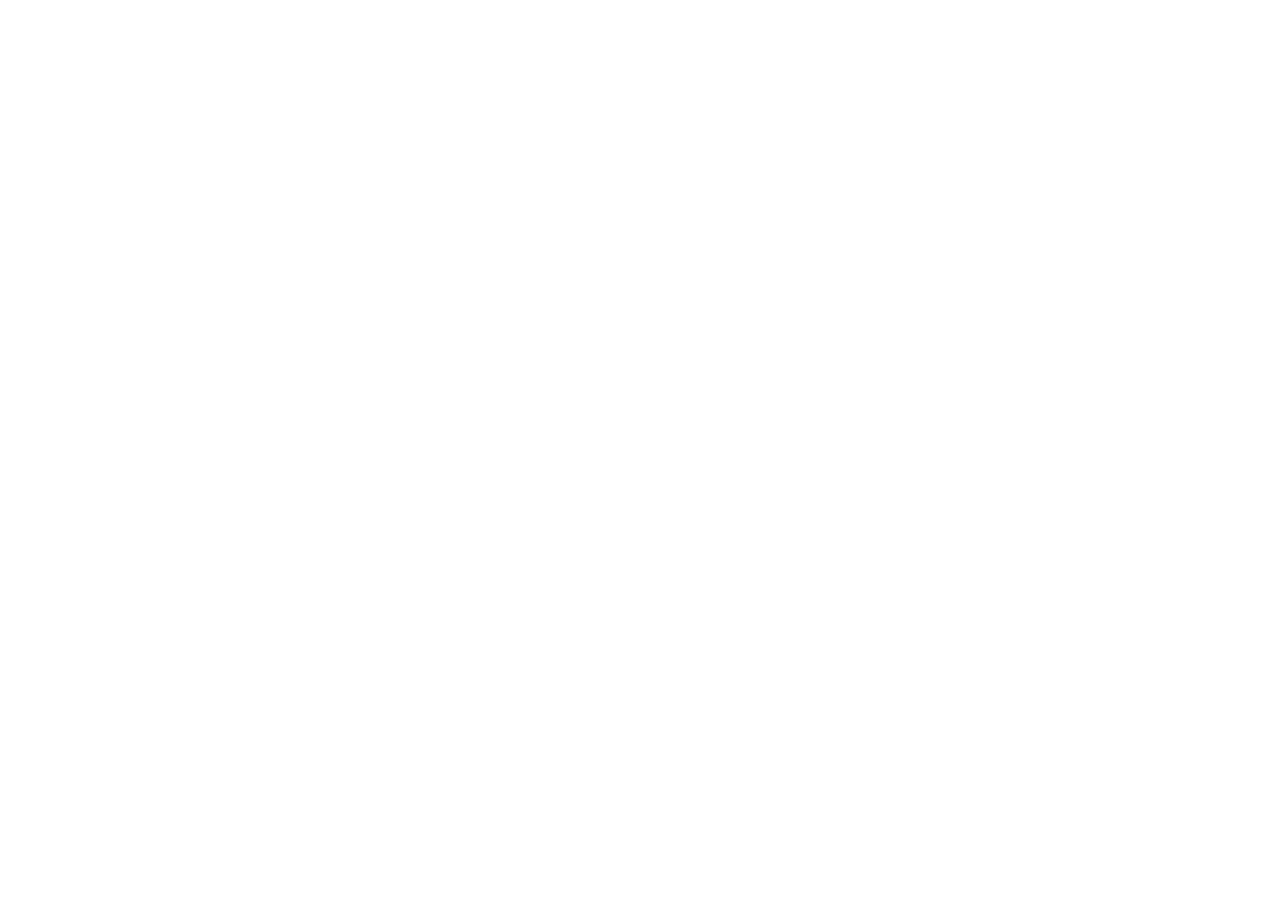
==== details/index.html @ 7e928c38 "create folder structure" ====
<html>
    <head>
        <link rel="stylesheet" href="styles.css">
    </head>
    <body>
        <div id="container"></div>
        <script type="module" src="scripts.js"></script>
    </body>
</html>
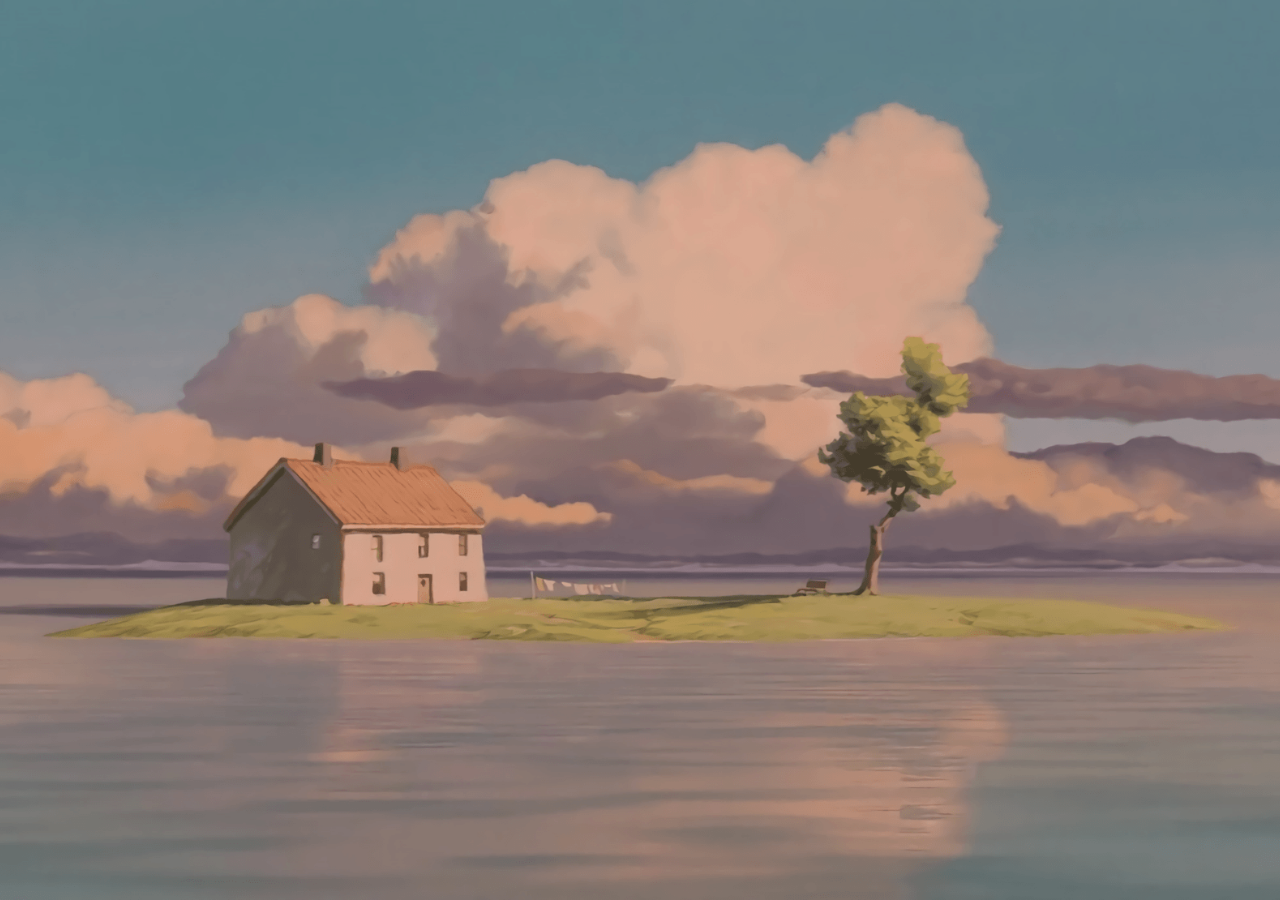
==== commit b81c9dac: "layout components in details page" ====
--- a/details/index.html
+++ b/details/index.html
@@ -1,9 +1,17 @@
+<!DOCTYPE html>
 <html>
     <head>
-        <link rel="stylesheet" href="styles.css">
+        <meta name="viewport" content="width=device-width, initial-scale=1">
+        <link rel="stylesheet" href="style.css">
     </head>
     <body>
-        <div id="container"></div>
-        <script type="module" src="scripts.js"></script>
+        <div class="root">
+            <div class="main">
+                <p class="heading"></p>
+                <div class="dcontainer"></div> <!-- details -->
+                <div class="acontainer"></div> <!-- associations -->
+            </div>
+        </div>
+        <script type="module" src="script.js"></script>
     </body>
 </html>--- a/details/style.css
+++ b/details/style.css
@@ -0,0 +1,76 @@
+/* configure body */
+body {
+    margin: 0;
+    padding: 0;
+    height: 100vh;
+}
+
+/* configure root */
+.root {
+    width: 100%;
+    height: 100%;
+
+    margin: 0;
+    padding: 0;
+
+    overflow-y: auto;
+
+    background-image: url(resources/wallpaper.png);
+    background-size: cover;
+    background-position: center;
+    background-repeat: no-repeat;
+}
+
+/* configure main */
+.main {
+    width: 100%;
+
+    margin: 0;
+    padding: 0;
+
+    display: flex;
+    flex-direction: column;
+    justify-content: center;
+    align-items: center;
+}
+
+/* configure heading */
+.heading {
+    color: red;
+}
+
+/* configure dcontainer */
+.dcontainer {
+    width: 100%;
+
+    margin: 0;
+
+    padding: 0;
+    padding-top: 32px;
+    padding-bottom: 32px;
+
+    display: grid;
+    grid-template-columns: repeat(auto-fit, 256px);
+    gap: 32px;
+
+    align-content: center;
+    justify-content: center;
+}
+
+/* configure acontainer */
+.acontainer {
+    width: 100%;
+
+    margin: 0;
+
+    padding: 0;
+    padding-top: 32px;
+    padding-bottom: 32px;
+
+    display: grid;
+    grid-template-columns: repeat(auto-fit, 256px);
+    gap: 32px;
+
+    align-content: center;
+    justify-content: center;
+}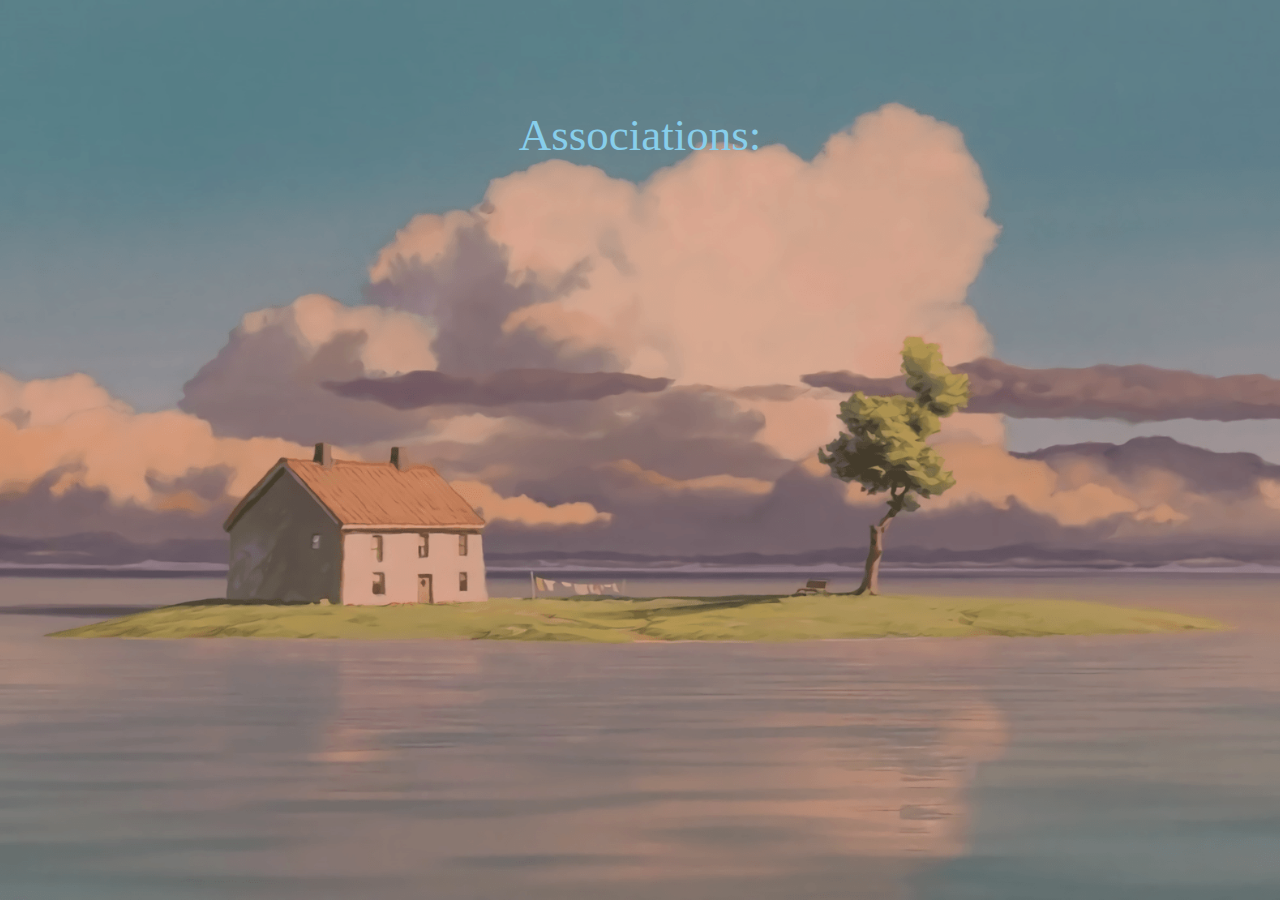
==== commit ef58b18f: "finish details style" ====
--- a/details/index.html
+++ b/details/index.html
@@ -9,6 +9,7 @@
             <div class="main">
                 <p class="heading"></p>
                 <div class="dcontainer"></div> <!-- details -->
+                <p class="associations">Associations:</p>
                 <div class="acontainer"></div> <!-- associations -->
             </div>
         </div>
--- a/details/style.css
+++ b/details/style.css
@@ -36,7 +36,15 @@
 
 /* configure heading */
 .heading {
-    color: red;
+    margin-top: 16px;
+    margin-bottom: 16px;
+    padding: 0;
+
+    color: darksalmon;
+
+    text-align: center;
+    font-family: fantasy;
+    font-size: 6vh;
 }
 
 /* configure dcontainer */
@@ -44,10 +52,8 @@
     width: 100%;
 
     margin: 0;
-
+    margin-bottom: 32px;
     padding: 0;
-    padding-top: 32px;
-    padding-bottom: 32px;
 
     display: grid;
     grid-template-columns: repeat(auto-fit, 256px);
@@ -57,20 +63,120 @@
     justify-content: center;
 }
 
+/* configure detail */
+.detail {
+    display: flex;
+    flex-direction: column;
+    justify-content: center;
+    align-items: center;
+
+    background-color: rosybrown;
+    opacity: 0.75;
+
+    border-radius: 16px;
+    border-width: 8px;
+    border-style: solid;
+    border-color: darksalmon;
+}
+
+/* configure title */
+.title {
+    margin: 16px;
+    padding: 16px;
+
+    color: rosybrown;
+
+    background-color: skyblue;
+    opacity: 0.75;
+
+    text-align: center;
+    font-family: fantasy;
+    font-size: 3vh;
+
+    border-radius: 16px;
+    border-width: 6px;
+    border-style: solid;
+    border-color: darksalmon;
+}
+
+/* configure description */
+.description {
+    width: 75%;
+    padding: 16px;
+
+    color: midnightblue;
+
+    background-color: burlywood;
+
+    text-align: center;
+    font-family: fantasy;
+    font-size: 1.75vh;
+
+    border-radius: 8px;
+    border-width: 8px;
+    border-style: double;
+    border-color: linen;
+}
+
 /* configure acontainer */
 .acontainer {
     width: 100%;
 
     margin: 0;
-
+    margin-bottom: 32px;
     padding: 0;
-    padding-top: 32px;
-    padding-bottom: 32px;
 
     display: grid;
-    grid-template-columns: repeat(auto-fit, 256px);
+    grid-template-columns: repeat(auto-fit, 196px);
     gap: 32px;
 
     align-content: center;
     justify-content: center;
+}
+
+/* configure associations */
+.associations {
+    color: skyblue;
+    text-align: center;
+    font-family: fantasy;
+    font-size: 5vh;
+}
+
+/* configure container > button */
+.acontainer > button {
+    margin: 0;
+    padding: 0;
+
+    width: 196px;
+    height: 196px;
+
+    color: black;
+    background-color: lightgoldenrodyellow;
+    border-color: gold;
+    opacity: 0.8;
+
+    font-family: fantasy;
+    font-size: 2.5vh;
+
+    border-radius: 50%;
+    border-width: 8px;
+    border-style: dotted;
+
+    outline: none;
+}
+
+.acontainer > button:hover {
+    animation: spin 10s infinite linear;
+}
+
+.acontainer > button:hover span {
+  animation: spin 10s infinite reverse linear;
+}
+
+.acontainer > button > span {
+  display: inline-block;
+}
+
+@keyframes spin {
+  100% { transform: rotate(1turn); }
 }